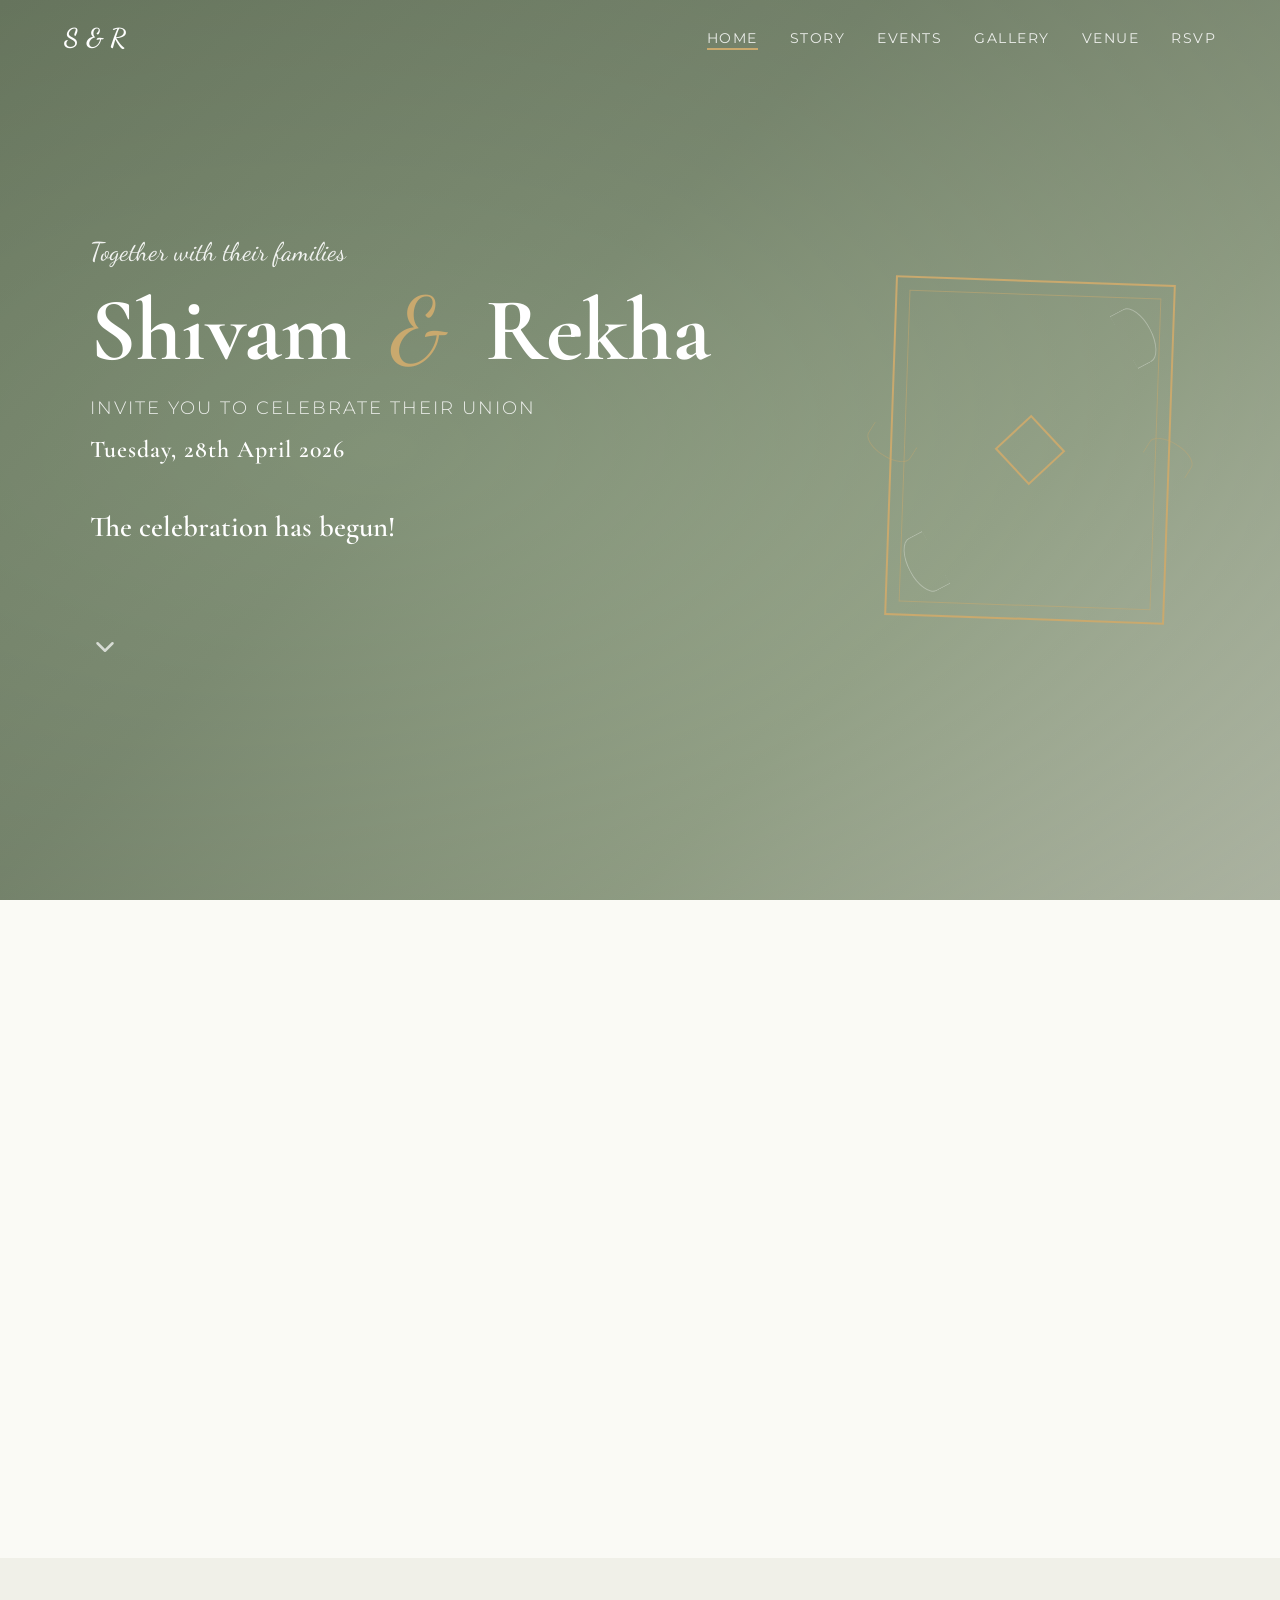
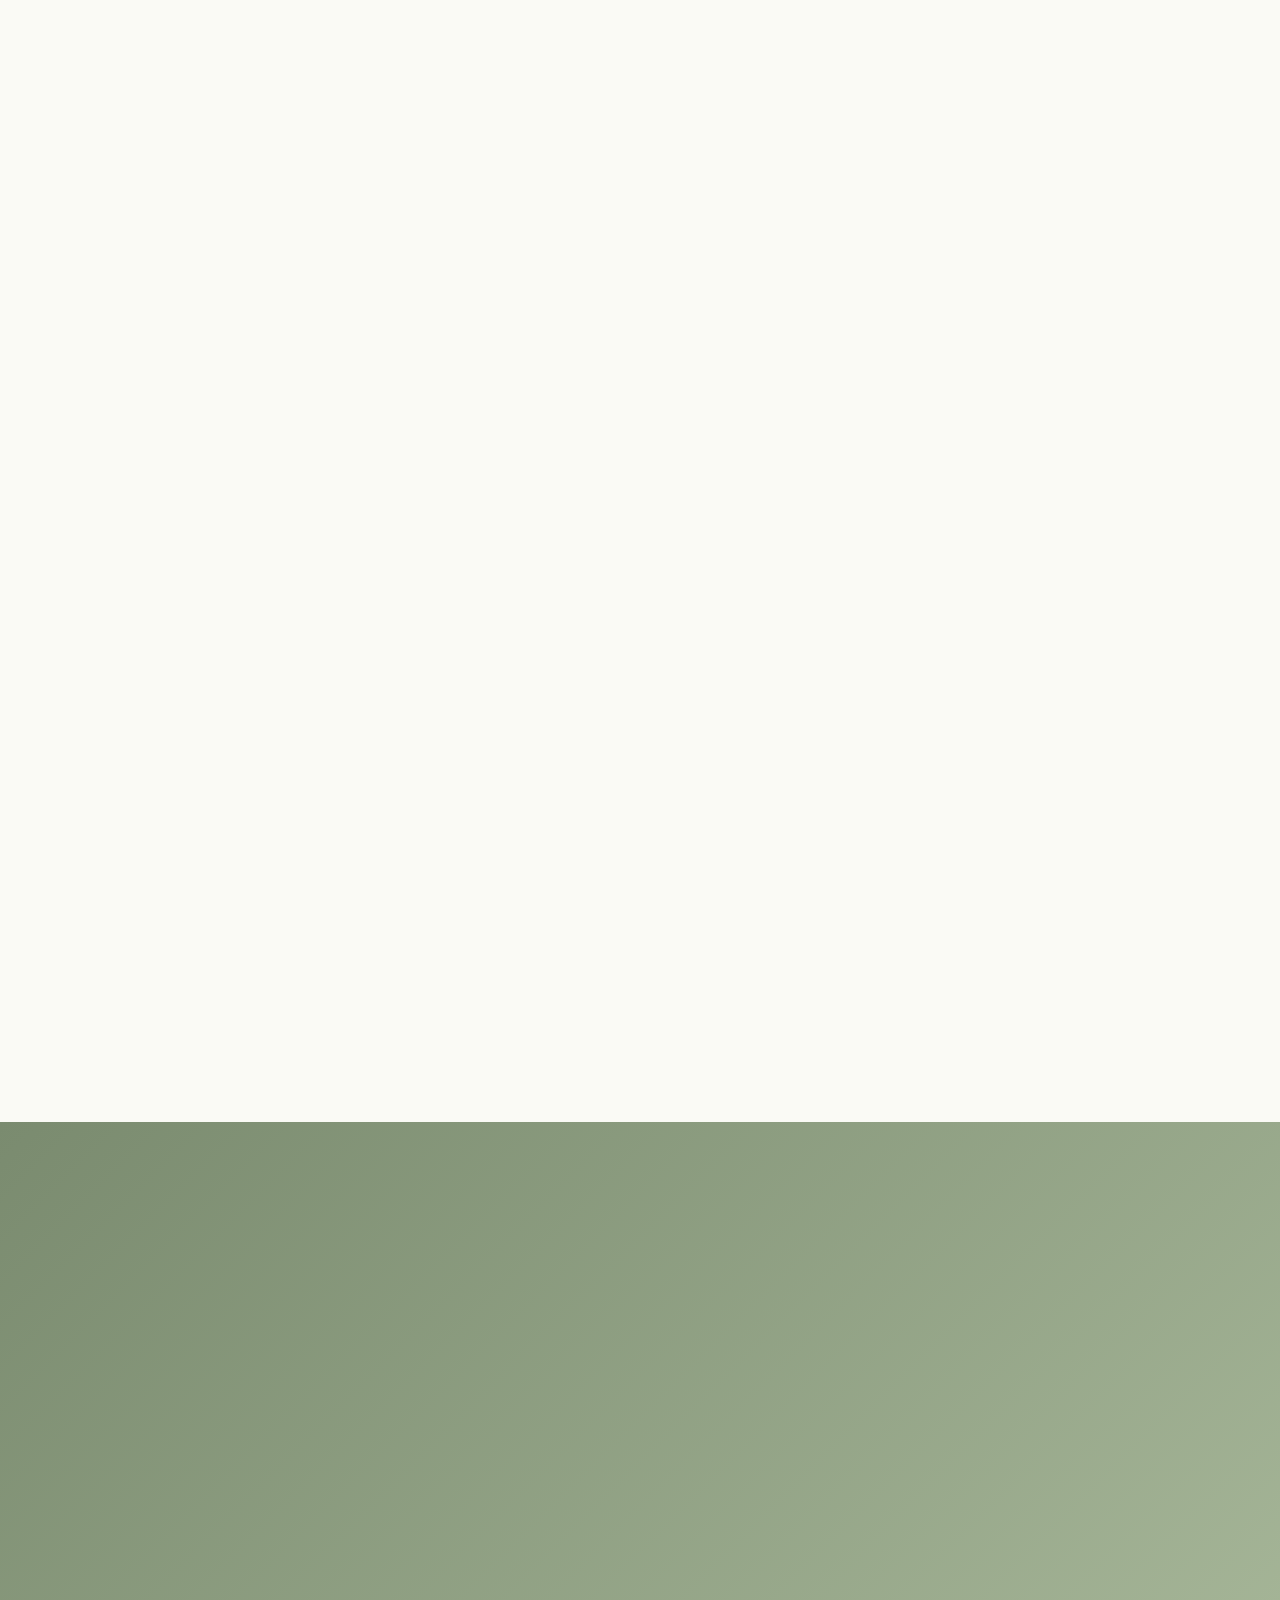
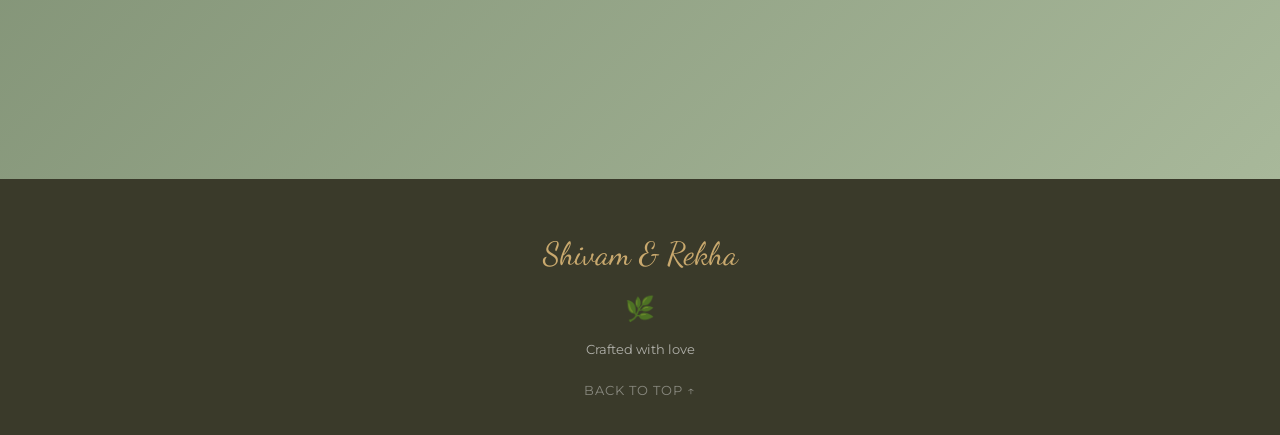
==== index.html @ 4fa0b99f "Shivam & Rekha wedding invitation website" ====
<!DOCTYPE html>
<html lang="en">
<head>
  <meta charset="UTF-8">
  <meta name="viewport" content="width=device-width, initial-scale=1.0">
  <title>Shivam & Rekha - Wedding Celebration</title>
  <link rel="preconnect" href="https://fonts.googleapis.com">
  <link rel="preconnect" href="https://fonts.gstatic.com" crossorigin>
  <link href="https://fonts.googleapis.com/css2?family=Cormorant+Garamond:ital,wght@0,400;0,600;0,700;1,400&family=Dancing+Script:wght@400;700&family=Montserrat:wght@300;400;600&display=swap" rel="stylesheet">
  <link rel="stylesheet" href="style.css">
</head>
<body>

  <!-- Navigation -->
  <nav class="navbar" id="navbar">
    <div class="nav-container">
      <a href="#home" class="nav-logo">S & R</a>
      <button class="hamburger" id="hamburger" aria-label="Toggle navigation">
        <span></span>
        <span></span>
        <span></span>
      </button>
      <ul class="nav-menu" id="navMenu">
        <li><a href="#home" class="nav-link active">Home</a></li>
        <li><a href="#story" class="nav-link">Story</a></li>
        <li><a href="#events" class="nav-link">Events</a></li>
        <li><a href="#gallery" class="nav-link">Gallery</a></li>
        <li><a href="#venue" class="nav-link">Venue</a></li>
        <li><a href="#rsvp" class="nav-link">RSVP</a></li>
      </ul>
    </div>
  </nav>

  <!-- Hero Section -->
  <section class="hero" id="home">
    <div class="hero-content">
      <div class="hero-text">
        <p class="hero-subtitle script-font">Together with their families</p>
        <h1 class="hero-names">Shivam <span class="amp">&</span> Rekha</h1>
        <p class="hero-invite">Invite you to celebrate their union</p>
        <p class="hero-date">Tuesday, 28th April 2026</p>
        <div class="countdown" id="countdown">
          <div class="countdown-box">
            <span class="countdown-value" id="days">000</span>
            <span class="countdown-label">Days</span>
          </div>
          <div class="countdown-box">
            <span class="countdown-value" id="hours">00</span>
            <span class="countdown-label">Hours</span>
          </div>
          <div class="countdown-box">
            <span class="countdown-value" id="minutes">00</span>
            <span class="countdown-label">Minutes</span>
          </div>
          <div class="countdown-box">
            <span class="countdown-value" id="seconds">00</span>
            <span class="countdown-label">Seconds</span>
          </div>
        </div>
        <a href="#story" class="scroll-arrow" aria-label="Scroll down">
          <svg width="30" height="30" viewBox="0 0 24 24" fill="none" stroke="currentColor" stroke-width="2" stroke-linecap="round" stroke-linejoin="round">
            <polyline points="6 9 12 15 18 9"></polyline>
          </svg>
        </a>
      </div>
      <div class="hero-decorative">
        <div class="deco-frame">
          <div class="deco-leaf deco-leaf-1"></div>
          <div class="deco-leaf deco-leaf-2"></div>
          <div class="deco-leaf deco-leaf-3"></div>
          <div class="deco-leaf deco-leaf-4"></div>
          <div class="deco-diamond"></div>
        </div>
      </div>
    </div>
  </section>

  <!-- Love Story -->
  <section class="section story-section" id="story">
    <div class="container">
      <div class="section-header animate-on-scroll">
        <p class="section-pre script-font">How It All Began</p>
        <h2 class="section-title">Our Love Story</h2>
        <div class="ornament"></div>
      </div>
      <div class="timeline animate-on-scroll">
        <div class="timeline-line"></div>
        <div class="timeline-item">
          <div class="timeline-dot"></div>
          <div class="timeline-content">
            <h3>First Glance</h3>
            <p>Their paths crossed at a college cultural fest. A smile exchanged across the room was all it took.</p>
          </div>
        </div>
        <div class="timeline-item">
          <div class="timeline-dot"></div>
          <div class="timeline-content">
            <h3>Growing Closer</h3>
            <p>What started as study sessions turned into long walks, deep conversations, and shared dreams.</p>
          </div>
        </div>
        <div class="timeline-item">
          <div class="timeline-dot"></div>
          <div class="timeline-content">
            <h3>The Question</h3>
            <p>On a misty morning in the hills, with nature as their witness, Shivam asked Rekha to be his forever.</p>
          </div>
        </div>
        <div class="timeline-item">
          <div class="timeline-dot"></div>
          <div class="timeline-content">
            <h3>A New Chapter</h3>
            <p>Two families, one celebration. This is where their forever begins, and you're part of it.</p>
          </div>
        </div>
      </div>
    </div>
  </section>

  <!-- Events -->
  <section class="section events-section" id="events">
    <div class="container">
      <div class="section-header animate-on-scroll">
        <p class="section-pre script-font">Save The Dates</p>
        <h2 class="section-title">Wedding Events</h2>
        <div class="ornament"></div>
      </div>
      <div class="events-grid animate-on-scroll">
        <div class="event-card">
          <div class="event-icon">
            <svg width="36" height="36" viewBox="0 0 24 24" fill="none" stroke="currentColor" stroke-width="1.5"><circle cx="12" cy="12" r="10"/><path d="M12 8v4l2 2"/></svg>
          </div>
          <h3>Tilak Ceremony</h3>
          <p class="event-date">April 19, 2026</p>
          <p class="event-desc">The auspicious ceremony of acceptance and blessings from the bride's family</p>
          <p class="event-venue">Venue TBA</p>
        </div>
        <div class="event-card">
          <div class="event-icon">
            <svg width="36" height="36" viewBox="0 0 24 24" fill="none" stroke="currentColor" stroke-width="1.5"><path d="M12 2C8 6 4 9 4 13a8 8 0 0016 0c0-4-4-7-8-11z"/></svg>
          </div>
          <h3>Mehndi Celebration</h3>
          <p class="event-date">April 26, 2026</p>
          <p class="event-desc">Intricate henna designs, music, and merriment</p>
          <p class="event-venue">Venue TBA</p>
        </div>
        <div class="event-card">
          <div class="event-icon">
            <svg width="36" height="36" viewBox="0 0 24 24" fill="none" stroke="currentColor" stroke-width="1.5"><circle cx="12" cy="12" r="10"/><path d="M8 12s1.5 3 4 3 4-3 4-3"/><circle cx="9" cy="9" r="1" fill="currentColor"/><circle cx="15" cy="9" r="1" fill="currentColor"/></svg>
          </div>
          <h3>Haldi Ceremony</h3>
          <p class="event-date">April 27, 2026</p>
          <p class="event-desc">Smearing joy and blessings with haldi and flowers</p>
          <p class="event-venue">Venue TBA</p>
        </div>
        <div class="event-card">
          <div class="event-icon">
            <svg width="36" height="36" viewBox="0 0 24 24" fill="none" stroke="currentColor" stroke-width="1.5"><path d="M9 18V5l12-2v13"/><circle cx="6" cy="18" r="3"/><circle cx="18" cy="16" r="3"/></svg>
          </div>
          <h3>Sangeet Night</h3>
          <p class="event-date">April 27, 2026</p>
          <p class="event-desc">A spectacular evening of dance, music, and laughter</p>
          <p class="event-venue">Venue TBA</p>
        </div>
        <div class="event-card">
          <div class="event-icon">
            <svg width="36" height="36" viewBox="0 0 24 24" fill="none" stroke="currentColor" stroke-width="1.5"><path d="M20.84 4.61a5.5 5.5 0 00-7.78 0L12 5.67l-1.06-1.06a5.5 5.5 0 00-7.78 7.78L12 21.23l8.84-8.84a5.5 5.5 0 000-7.78z"/></svg>
          </div>
          <h3>Wedding Ceremony</h3>
          <p class="event-date">April 28, 2026</p>
          <p class="event-desc">The auspicious moment when two hearts unite forever</p>
          <p class="event-venue">Venue TBA</p>
        </div>
      </div>
    </div>
  </section>

  <!-- Gallery -->
  <section class="section gallery-section" id="gallery">
    <div class="container">
      <div class="section-header animate-on-scroll">
        <p class="section-pre script-font">Captured Moments</p>
        <h2 class="section-title">Our Gallery</h2>
        <div class="ornament"></div>
      </div>
      <div class="gallery-grid animate-on-scroll">
        <div class="gallery-item gallery-feature" data-index="0">
          <div class="gallery-placeholder" style="background: linear-gradient(135deg, #7A8B6F 0%, #A8B89A 50%, #D5DEC8 100%);">
            <span>Photo Coming Soon</span>
          </div>
        </div>
        <div class="gallery-item" data-index="1">
          <div class="gallery-placeholder" style="background: linear-gradient(135deg, #A8B89A 0%, #C9A96E 100%);">
            <span>Photo Coming Soon</span>
          </div>
        </div>
        <div class="gallery-item" data-index="2">
          <div class="gallery-placeholder" style="background: linear-gradient(135deg, #D5DEC8 0%, #7A8B6F 100%);">
            <span>Photo Coming Soon</span>
          </div>
        </div>
        <div class="gallery-item" data-index="3">
          <div class="gallery-placeholder" style="background: linear-gradient(160deg, #C9A96E 0%, #A8B89A 100%);">
            <span>Photo Coming Soon</span>
          </div>
        </div>
        <div class="gallery-item" data-index="4">
          <div class="gallery-placeholder" style="background: linear-gradient(160deg, #7A8B6F 0%, #D5DEC8 50%, #C9A96E 100%);">
            <span>Photo Coming Soon</span>
          </div>
        </div>
        <div class="gallery-item" data-index="5">
          <div class="gallery-placeholder" style="background: linear-gradient(135deg, #A8B89A 0%, #D5DEC8 50%, #7A8B6F 100%);">
            <span>Photo Coming Soon</span>
          </div>
        </div>
      </div>
    </div>
  </section>

  <!-- Lightbox -->
  <div class="lightbox" id="lightbox">
    <button class="lightbox-close" aria-label="Close">&times;</button>
    <button class="lightbox-prev" aria-label="Previous">&lsaquo;</button>
    <button class="lightbox-next" aria-label="Next">&rsaquo;</button>
    <div class="lightbox-content" id="lightboxContent"></div>
  </div>

  <!-- Venue -->
  <section class="section venue-section" id="venue">
    <div class="container">
      <div class="section-header animate-on-scroll">
        <p class="section-pre script-font">Find Your Way</p>
        <h2 class="section-title">Wedding Venue</h2>
        <div class="ornament"></div>
      </div>
      <div class="venue-content animate-on-scroll">
        <div class="venue-map">
          <iframe
            src="https://www.google.com/maps/embed?pb=!1m18!1m12!1m3!1d3556.5!2d75.8513!3d26.9530!2m3!1f0!2f0!3f0!3m2!1i1024!2i768!4f13.1!3m3!1m2!1s0x396db1!2sAmer%20Road%2C%20Jaipur!5e0!3m2!1sen!2sin!4v1700000000000!5m2!1sen!2sin"
            width="100%"
            height="400"
            style="border:0;"
            allowfullscreen=""
            loading="lazy"
            referrerpolicy="no-referrer-when-downgrade"
            title="Wedding Venue Location">
          </iframe>
        </div>
        <div class="venue-details">
          <h3>The Heritage Retreat</h3>
          <p class="venue-address">Amer Road, Jaipur - 302002</p>
          <p class="venue-directions">Located near the historic Amer Fort, the venue is easily accessible from Jaipur city center. Approximately 30 minutes from Jaipur Railway Station and 40 minutes from Jaipur International Airport.</p>
          <a href="https://maps.google.com/?q=Amer+Road+Jaipur" target="_blank" rel="noopener" class="btn-directions">Get Directions</a>
        </div>
      </div>
    </div>
  </section>

  <!-- RSVP -->
  <section class="section rsvp-section" id="rsvp">
    <div class="container">
      <div class="rsvp-content animate-on-scroll">
        <p class="section-pre script-font">We'd Love To See You</p>
        <h2 class="section-title">Your Presence is Our Greatest Gift</h2>
        <div class="ornament"></div>
        <p class="rsvp-text">Kindly let us know if you can join us in celebrating this beautiful occasion. Your blessings and presence mean the world to us.</p>
        <a href="https://wa.me/919888888888?text=Hi!%20I'd%20love%20to%20attend%20Shivam%20%26%20Rekha's%20wedding!%20%F0%9F%8C%BF%0AName%3A%20%0ANumber%20of%20guests%3A%20%0AAttending%20events%3A%20" target="_blank" rel="noopener" class="btn-whatsapp">
          <svg width="22" height="22" viewBox="0 0 24 24" fill="currentColor">
            <path d="M17.472 14.382c-.297-.149-1.758-.867-2.03-.967-.273-.099-.471-.148-.67.15-.197.297-.767.966-.94 1.164-.173.199-.347.223-.644.075-.297-.15-1.255-.463-2.39-1.475-.883-.788-1.48-1.761-1.653-2.059-.173-.297-.018-.458.13-.606.134-.133.298-.347.446-.52.149-.174.198-.298.298-.497.099-.198.05-.371-.025-.52-.075-.149-.669-1.612-.916-2.207-.242-.579-.487-.5-.669-.51-.173-.008-.371-.01-.57-.01-.198 0-.52.074-.792.372-.272.297-1.04 1.016-1.04 2.479 0 1.462 1.065 2.875 1.213 3.074.149.198 2.096 3.2 5.077 4.487.709.306 1.262.489 1.694.625.712.227 1.36.195 1.871.118.571-.085 1.758-.719 2.006-1.413.248-.694.248-1.289.173-1.413-.074-.124-.272-.198-.57-.347m-5.421 7.403h-.004a9.87 9.87 0 01-5.031-1.378l-.361-.214-3.741.982.998-3.648-.235-.374a9.86 9.86 0 01-1.51-5.26c.001-5.45 4.436-9.884 9.888-9.884 2.64 0 5.122 1.03 6.988 2.898a9.825 9.825 0 012.893 6.994c-.003 5.45-4.437 9.884-9.885 9.884m8.413-18.297A11.815 11.815 0 0012.05 0C5.495 0 .16 5.335.157 11.892c0 2.096.547 4.142 1.588 5.945L.057 24l6.305-1.654a11.882 11.882 0 005.683 1.448h.005c6.554 0 11.89-5.335 11.893-11.893a11.821 11.821 0 00-3.48-8.413z"/>
          </svg>
          RSVP on WhatsApp
        </a>
        <p class="rsvp-alt">Or call us at <a href="tel:+919888888888">+91 98888 88888</a></p>
      </div>
    </div>
  </section>

  <!-- Footer -->
  <footer class="footer">
    <div class="container">
      <p class="footer-names script-font">Shivam & Rekha</p>
      <p class="footer-leaf">&#127807;</p>
      <p class="footer-credit">Crafted with love</p>
      <a href="#home" class="back-to-top">Back to Top &uarr;</a>
    </div>
  </footer>

  <script src="script.js" defer></script>
</body>
</html>
---- style.css ----
/* ============================================
   Site 2 - Amit & Sneha Wedding
   Modern Elegant: Sage Green / Gold / Ivory
   ============================================ */

/* Reset */
*, *::before, *::after {
  box-sizing: border-box;
  margin: 0;
  padding: 0;
}

:root {
  --color-primary: #7A8B6F;
  --color-primary-light: #D5DEC8;
  --color-secondary: #C9A96E;
  --color-bg: #FAFAF5;
  --color-bg-alt: #F0F0E8;
  --color-text: #3A3A2A;
  --color-text-light: #6B6B55;
  --color-accent: #A8B89A;
  --color-overlay: rgba(122, 139, 111, 0.6);
  --font-heading: 'Cormorant Garamond', serif;
  --font-body: 'Montserrat', sans-serif;
  --font-script: 'Dancing Script', cursive;
}

html {
  scroll-behavior: smooth;
}

body {
  font-family: var(--font-body);
  font-weight: 400;
  color: var(--color-text);
  background-color: var(--color-bg);
  line-height: 1.7;
  overflow-x: hidden;
}

a {
  text-decoration: none;
  color: inherit;
}

img {
  max-width: 100%;
  display: block;
}

.container {
  width: 90%;
  max-width: 1200px;
  margin: 0 auto;
}

.script-font {
  font-family: var(--font-script);
}

/* ── Navigation ─────────────────────────────── */
.navbar {
  position: fixed;
  top: 0;
  left: 0;
  width: 100%;
  z-index: 1000;
  transition: background-color 0.3s ease, box-shadow 0.3s ease;
}

.navbar.scrolled {
  background-color: var(--color-bg);
  box-shadow: 0 2px 20px rgba(58, 58, 42, 0.08);
}

.nav-container {
  display: flex;
  justify-content: space-between;
  align-items: center;
  padding: 1rem 5%;
  max-width: 1400px;
  margin: 0 auto;
}

.nav-logo {
  font-family: var(--font-script);
  font-size: 1.6rem;
  font-weight: 700;
  color: #fff;
  transition: color 0.3s ease;
}

.navbar.scrolled .nav-logo {
  color: var(--color-primary);
}

.nav-menu {
  display: flex;
  list-style: none;
  gap: 2rem;
}

.nav-link {
  font-family: var(--font-body);
  font-size: 0.85rem;
  font-weight: 400;
  letter-spacing: 1.5px;
  text-transform: uppercase;
  color: rgba(255, 255, 255, 0.85);
  position: relative;
  padding: 0.25rem 0;
  transition: color 0.3s ease;
}

.nav-link::after {
  content: '';
  position: absolute;
  bottom: 0;
  left: 0;
  width: 0;
  height: 2px;
  background: var(--color-secondary);
  transition: width 0.3s ease;
}

.nav-link:hover::after,
.nav-link.active::after {
  width: 100%;
}

.navbar.scrolled .nav-link {
  color: var(--color-text-light);
}

.navbar.scrolled .nav-link:hover,
.navbar.scrolled .nav-link.active {
  color: var(--color-primary);
}

/* Hamburger */
.hamburger {
  display: none;
  flex-direction: column;
  justify-content: center;
  gap: 5px;
  background: none;
  border: none;
  cursor: pointer;
  padding: 4px;
  z-index: 1001;
}

.hamburger span {
  display: block;
  width: 26px;
  height: 2px;
  background: #fff;
  transition: all 0.3s ease;
}

.navbar.scrolled .hamburger span {
  background: var(--color-text);
}

.hamburger.active span:nth-child(1) {
  transform: translateY(7px) rotate(45deg);
}

.hamburger.active span:nth-child(2) {
  opacity: 0;
}

.hamburger.active span:nth-child(3) {
  transform: translateY(-7px) rotate(-45deg);
}

@media (max-width: 768px) {
  .hamburger {
    display: flex;
  }

  .nav-menu {
    position: fixed;
    top: 0;
    right: -100%;
    width: 70%;
    max-width: 300px;
    height: 100vh;
    flex-direction: column;
    background: var(--color-bg);
    padding: 5rem 2rem 2rem;
    gap: 1.5rem;
    box-shadow: -4px 0 20px rgba(0, 0, 0, 0.1);
    transition: right 0.3s ease;
  }

  .nav-menu.open {
    right: 0;
  }

  .nav-link {
    color: var(--color-text);
    font-size: 1rem;
  }
}

/* ── Hero Section ───────────────────────────── */
.hero {
  min-height: 100vh;
  display: flex;
  align-items: center;
  background: linear-gradient(135deg, var(--color-primary) 0%, #8A9B7F 40%, var(--color-accent) 70%, var(--color-primary-light) 100%);
  position: relative;
  overflow: hidden;
}

.hero::before {
  content: '';
  position: absolute;
  inset: 0;
  background: radial-gradient(ellipse at 30% 50%, rgba(0,0,0,0.05) 0%, rgba(0,0,0,0.2) 100%);
}

.hero-content {
  display: flex;
  align-items: center;
  justify-content: space-between;
  width: 90%;
  max-width: 1200px;
  margin: 0 auto;
  position: relative;
  z-index: 1;
  gap: 2rem;
}

.hero-text {
  flex: 1;
  text-align: left;
  color: #fff;
}

.hero-subtitle {
  font-family: var(--font-script);
  font-size: clamp(1.1rem, 2.5vw, 1.6rem);
  opacity: 0.9;
  margin-bottom: 0.5rem;
}

.hero-names {
  font-family: var(--font-heading);
  font-size: clamp(3rem, 7vw, 6rem);
  font-weight: 700;
  line-height: 1.1;
  margin-bottom: 0.75rem;
}

.hero-names .amp {
  font-family: var(--font-script);
  font-weight: 400;
  color: var(--color-secondary);
  display: inline-block;
  margin: 0 0.2em;
}

.hero-invite {
  font-family: var(--font-body);
  font-size: clamp(0.9rem, 1.5vw, 1.15rem);
  font-weight: 300;
  letter-spacing: 2px;
  text-transform: uppercase;
  opacity: 0.85;
  margin-bottom: 0.4rem;
}

.hero-date {
  font-family: var(--font-heading);
  font-size: clamp(1.1rem, 2vw, 1.5rem);
  font-weight: 600;
  letter-spacing: 1px;
  margin-bottom: 2rem;
}

/* Countdown */
.countdown {
  display: flex;
  gap: 1rem;
  margin-bottom: 2.5rem;
}

.countdown-box {
  display: flex;
  flex-direction: column;
  align-items: center;
  justify-content: center;
  width: 72px;
  height: 80px;
  border: 2px solid var(--color-secondary);
  background: rgba(255, 255, 255, 0.08);
  backdrop-filter: blur(4px);
}

.countdown-value {
  font-family: var(--font-heading);
  font-size: 1.8rem;
  font-weight: 700;
  line-height: 1;
}

.countdown-label {
  font-size: 0.65rem;
  text-transform: uppercase;
  letter-spacing: 1px;
  opacity: 0.8;
  margin-top: 4px;
}

.countdown-done {
  font-family: var(--font-heading);
  font-size: clamp(1.2rem, 2.5vw, 1.8rem);
  font-weight: 600;
  color: #fff;
  margin-bottom: 2.5rem;
}

/* Scroll arrow */
.scroll-arrow {
  display: inline-block;
  color: rgba(255, 255, 255, 0.7);
  animation: bounce 2s infinite;
  transition: color 0.3s ease;
}

.scroll-arrow:hover {
  color: #fff;
}

/* Decorative panel */
.hero-decorative {
  flex: 0 0 320px;
  display: flex;
  align-items: center;
  justify-content: center;
}

.deco-frame {
  position: relative;
  width: 280px;
  height: 340px;
  border: 2px solid var(--color-secondary);
  transform: rotate(2deg);
}

.deco-frame::before {
  content: '';
  position: absolute;
  inset: 12px;
  border: 1px solid rgba(201, 169, 110, 0.5);
}

.deco-diamond {
  position: absolute;
  top: 50%;
  left: 50%;
  width: 50px;
  height: 50px;
  border: 2px solid var(--color-secondary);
  transform: translate(-50%, -50%) rotate(45deg);
}

.deco-leaf {
  position: absolute;
  width: 40px;
  height: 80px;
  border-radius: 0 50% 50% 0;
  border: 1.5px solid rgba(255, 255, 255, 0.3);
  border-left: none;
}

.deco-leaf-1 {
  top: 20px;
  right: 20px;
  transform: rotate(-30deg);
  width: 30px;
  height: 60px;
}

.deco-leaf-2 {
  bottom: 20px;
  left: 20px;
  transform: rotate(150deg);
  width: 30px;
  height: 60px;
}

.deco-leaf-3 {
  top: 50%;
  right: -15px;
  transform: translateY(-50%) rotate(-60deg);
  width: 25px;
  height: 50px;
  border-color: rgba(201, 169, 110, 0.4);
}

.deco-leaf-4 {
  top: 50%;
  left: -15px;
  transform: translateY(-50%) rotate(120deg);
  width: 25px;
  height: 50px;
  border-color: rgba(201, 169, 110, 0.4);
}

@media (max-width: 768px) {
  .hero-decorative {
    display: none;
  }

  .hero-text {
    text-align: center;
  }

  .countdown {
    justify-content: center;
  }

  .scroll-arrow {
    display: block;
    text-align: center;
  }
}

/* ── Sections Common ────────────────────────── */
.section {
  padding: 5rem 0;
  position: relative;
}

.section:nth-child(odd) {
  background-color: var(--color-bg);
}

.section:nth-child(even) {
  background-color: var(--color-bg-alt);
}

.section-header {
  text-align: center;
  margin-bottom: 3.5rem;
}

.section-pre {
  font-family: var(--font-script);
  font-size: clamp(1.1rem, 2vw, 1.4rem);
  color: var(--color-secondary);
  margin-bottom: 0.3rem;
}

.section-title {
  font-family: var(--font-heading);
  font-size: clamp(2rem, 4vw, 3rem);
  font-weight: 700;
  color: var(--color-text);
  margin-bottom: 1rem;
}

/* Gold ornamental flourish divider */
.ornament {
  display: flex;
  align-items: center;
  justify-content: center;
  gap: 0.75rem;
  margin: 0 auto;
  width: fit-content;
}

.ornament::before,
.ornament::after {
  content: '';
  display: block;
  width: 60px;
  height: 1px;
  background: var(--color-secondary);
}

.ornament::before {
  background: linear-gradient(to right, transparent, var(--color-secondary));
}

.ornament::after {
  background: linear-gradient(to left, transparent, var(--color-secondary));
}

/* ── Animations ─────────────────────────────── */
@keyframes slideInLeft {
  from {
    opacity: 0;
    transform: translateX(-50px);
  }
  to {
    opacity: 1;
    transform: translateX(0);
  }
}

@keyframes slideInRight {
  from {
    opacity: 0;
    transform: translateX(50px);
  }
  to {
    opacity: 1;
    transform: translateX(0);
  }
}

@keyframes bounce {
  0%, 20%, 50%, 80%, 100% {
    transform: translateY(0);
  }
  40% {
    transform: translateY(-10px);
  }
  60% {
    transform: translateY(-5px);
  }
}

.animate-on-scroll {
  opacity: 0;
  transform: translateX(-40px);
  transition: opacity 0.7s ease, transform 0.7s ease;
}

.animate-on-scroll.animated {
  opacity: 1;
  transform: translateX(0);
}

.animate-on-scroll.slide-right {
  transform: translateX(40px);
}

.animate-on-scroll.slide-right.animated {
  transform: translateX(0);
}

/* ── Love Story / Timeline ──────────────────── */
.timeline {
  position: relative;
  display: flex;
  justify-content: space-between;
  align-items: flex-start;
  gap: 1rem;
  padding-top: 3rem;
}

.timeline-line {
  position: absolute;
  top: 0;
  left: 5%;
  right: 5%;
  height: 2px;
  background: linear-gradient(to right, var(--color-primary-light), var(--color-secondary), var(--color-primary-light));
}

.timeline-item {
  flex: 1;
  text-align: center;
  position: relative;
}

.timeline-dot {
  width: 16px;
  height: 16px;
  background: var(--color-secondary);
  border: 3px solid var(--color-bg);
  border-radius: 50%;
  position: absolute;
  top: -3rem;
  left: 50%;
  transform: translate(-50%, -50%);
  top: -10px;
  box-shadow: 0 0 0 3px var(--color-primary-light);
}

.timeline-content {
  padding: 1.5rem 1rem;
}

.timeline-content h3 {
  font-family: var(--font-heading);
  font-size: clamp(1.2rem, 2vw, 1.5rem);
  font-weight: 600;
  color: var(--color-primary);
  margin-bottom: 0.5rem;
}

.timeline-content p {
  font-size: 0.9rem;
  color: var(--color-text-light);
  line-height: 1.6;
}

@media (max-width: 768px) {
  .timeline {
    flex-direction: column;
    padding-top: 0;
    padding-left: 2rem;
    gap: 0;
  }

  .timeline-line {
    top: 0;
    bottom: 0;
    left: 8px;
    right: auto;
    width: 2px;
    height: 100%;
  }

  .timeline-item {
    text-align: left;
    padding-left: 1.5rem;
    padding-bottom: 2rem;
  }

  .timeline-dot {
    left: -2rem;
    top: 0.5rem;
    transform: translateX(-50%);
    left: -24px;
  }

  .timeline-content {
    padding: 0;
  }
}

/* ── Events ─────────────────────────────────── */
.events-grid {
  display: grid;
  grid-template-columns: repeat(2, 1fr);
  gap: 2rem;
}

.event-card {
  background: #fff;
  border-radius: 0;
  border-top: 3px solid var(--color-secondary);
  padding: 2rem 1.5rem;
  text-align: center;
  box-shadow: 0 2px 16px rgba(58, 58, 42, 0.06);
  transition: transform 0.3s ease, box-shadow 0.3s ease;
}

.event-card:hover {
  transform: translateY(-4px);
  box-shadow: 0 8px 30px rgba(58, 58, 42, 0.12);
}

.event-icon {
  color: var(--color-secondary);
  margin-bottom: 1rem;
}

.event-card h3 {
  font-family: var(--font-heading);
  font-size: 1.4rem;
  font-weight: 700;
  color: var(--color-text);
  margin-bottom: 0.4rem;
}

.event-date {
  font-size: 0.85rem;
  font-weight: 600;
  color: var(--color-secondary);
  margin-bottom: 0.6rem;
}

.event-desc {
  font-size: 0.9rem;
  color: var(--color-text-light);
  margin-bottom: 0.8rem;
  line-height: 1.5;
}

.event-venue {
  font-size: 0.8rem;
  font-weight: 600;
  text-transform: uppercase;
  letter-spacing: 1px;
  color: var(--color-primary);
}

/* last card centered if odd number */
.events-grid .event-card:last-child:nth-child(odd) {
  grid-column: 1 / -1;
  max-width: 50%;
  justify-self: center;
}

@media (max-width: 768px) {
  .events-grid {
    grid-template-columns: 1fr;
  }

  .events-grid .event-card:last-child:nth-child(odd) {
    max-width: 100%;
  }
}

/* ── Gallery ────────────────────────────────── */
.gallery-grid {
  display: grid;
  grid-template-columns: repeat(2, 1fr);
  gap: 1.2rem;
}

.gallery-item {
  position: relative;
  overflow: hidden;
  cursor: pointer;
  aspect-ratio: 4 / 3;
}

.gallery-feature {
  grid-column: 1 / -1;
  aspect-ratio: 21 / 9;
}

.gallery-placeholder {
  width: 100%;
  height: 100%;
  display: flex;
  align-items: center;
  justify-content: center;
  position: relative;
  transition: transform 0.4s ease;
}

.gallery-item:hover .gallery-placeholder {
  transform: scale(1.05);
}

.gallery-placeholder span {
  position: relative;
  z-index: 1;
  font-family: var(--font-heading);
  font-size: 1.1rem;
  font-weight: 600;
  color: #fff;
  text-shadow: 0 1px 6px rgba(0, 0, 0, 0.3);
  padding: 0.5rem 1.2rem;
  border: 1px solid rgba(255, 255, 255, 0.4);
}

/* ── Lightbox ───────────────────────────────── */
.lightbox {
  position: fixed;
  inset: 0;
  z-index: 2000;
  background: rgba(0, 0, 0, 0.9);
  display: none;
  align-items: center;
  justify-content: center;
}

.lightbox.open {
  display: flex;
}

.lightbox-content {
  max-width: 85vw;
  max-height: 85vh;
  display: flex;
  align-items: center;
  justify-content: center;
}

.lightbox-content .gallery-placeholder {
  width: 70vw;
  height: 60vh;
  border-radius: 0;
}

.lightbox-close,
.lightbox-prev,
.lightbox-next {
  position: absolute;
  background: none;
  border: none;
  color: #fff;
  cursor: pointer;
  font-size: 2.5rem;
  transition: opacity 0.3s ease;
  z-index: 2001;
}

.lightbox-close:hover,
.lightbox-prev:hover,
.lightbox-next:hover {
  opacity: 0.7;
}

.lightbox-close {
  top: 1.5rem;
  right: 1.5rem;
  font-size: 2.8rem;
}

.lightbox-prev {
  left: 1.5rem;
  top: 50%;
  transform: translateY(-50%);
  font-size: 3rem;
}

.lightbox-next {
  right: 1.5rem;
  top: 50%;
  transform: translateY(-50%);
  font-size: 3rem;
}

/* ── Venue ──────────────────────────────────── */
.venue-content {
  display: grid;
  grid-template-columns: 1.2fr 1fr;
  gap: 2.5rem;
  align-items: start;
}

.venue-map {
  border: 3px solid var(--color-primary-light);
  overflow: hidden;
}

.venue-map iframe {
  display: block;
}

.venue-details h3 {
  font-family: var(--font-heading);
  font-size: 1.8rem;
  font-weight: 700;
  color: var(--color-text);
  margin-bottom: 0.5rem;
}

.venue-address {
  font-size: 1rem;
  color: var(--color-secondary);
  font-weight: 600;
  margin-bottom: 1rem;
}

.venue-directions {
  font-size: 0.92rem;
  color: var(--color-text-light);
  line-height: 1.7;
  margin-bottom: 1.5rem;
}

.btn-directions {
  display: inline-block;
  padding: 0.7rem 1.8rem;
  font-family: var(--font-body);
  font-size: 0.85rem;
  font-weight: 600;
  letter-spacing: 1px;
  text-transform: uppercase;
  color: var(--color-primary);
  border: 2px solid var(--color-primary);
  transition: all 0.3s ease;
}

.btn-directions:hover {
  background: var(--color-primary);
  color: #fff;
}

@media (max-width: 768px) {
  .venue-content {
    grid-template-columns: 1fr;
  }
}

/* ── RSVP ───────────────────────────────────── */
.rsvp-section {
  background: linear-gradient(135deg, var(--color-primary) 0%, var(--color-accent) 100%);
  color: #fff;
}

.rsvp-section .section-title {
  color: #fff;
}

.rsvp-section .ornament::before {
  background: linear-gradient(to right, transparent, var(--color-secondary));
}

.rsvp-section .ornament::after {
  background: linear-gradient(to left, transparent, var(--color-secondary));
}

.rsvp-content {
  text-align: center;
  max-width: 600px;
  margin: 0 auto;
}

.rsvp-text {
  font-size: 1rem;
  line-height: 1.7;
  opacity: 0.9;
  margin-top: 1.5rem;
  margin-bottom: 2rem;
}

.btn-whatsapp {
  display: inline-flex;
  align-items: center;
  gap: 0.6rem;
  padding: 0.9rem 2rem;
  background: #25D366;
  color: #fff;
  font-family: var(--font-body);
  font-size: 1rem;
  font-weight: 600;
  border-radius: 8px;
  transition: background 0.3s ease, transform 0.3s ease;
}

.btn-whatsapp:hover {
  background: #1fba59;
  transform: translateY(-2px);
}

.rsvp-alt {
  margin-top: 1.2rem;
  font-size: 0.9rem;
  opacity: 0.85;
}

.rsvp-alt a {
  color: var(--color-secondary);
  font-weight: 600;
  text-decoration: underline;
  text-underline-offset: 3px;
}

/* ── Footer ─────────────────────────────────── */
.footer {
  background: var(--color-text);
  color: rgba(255, 255, 255, 0.6);
  text-align: center;
  padding: 3rem 0 2rem;
}

.footer-names {
  font-family: var(--font-script);
  font-size: 2rem;
  color: var(--color-secondary);
  margin-bottom: 0.5rem;
}

.footer-leaf {
  font-size: 1.5rem;
  margin-bottom: 0.5rem;
}

.footer-credit {
  font-size: 0.82rem;
  margin-bottom: 1rem;
}

.back-to-top {
  display: inline-block;
  font-size: 0.8rem;
  letter-spacing: 1px;
  text-transform: uppercase;
  color: rgba(255, 255, 255, 0.4);
  transition: color 0.3s ease;
}

.back-to-top:hover {
  color: var(--color-secondary);
}

/* ── Responsive ─────────────────────────────── */
@media (min-width: 480px) {
  .countdown-box {
    width: 78px;
    height: 86px;
  }
}

@media (min-width: 768px) {
  .section {
    padding: 6rem 0;
  }

  .countdown-box {
    width: 85px;
    height: 92px;
  }

  .countdown-value {
    font-size: 2.2rem;
  }
}

@media (min-width: 1024px) {
  .section {
    padding: 7rem 0;
  }
}

@media (min-width: 1200px) {
  .hero-content {
    max-width: 1100px;
  }
}
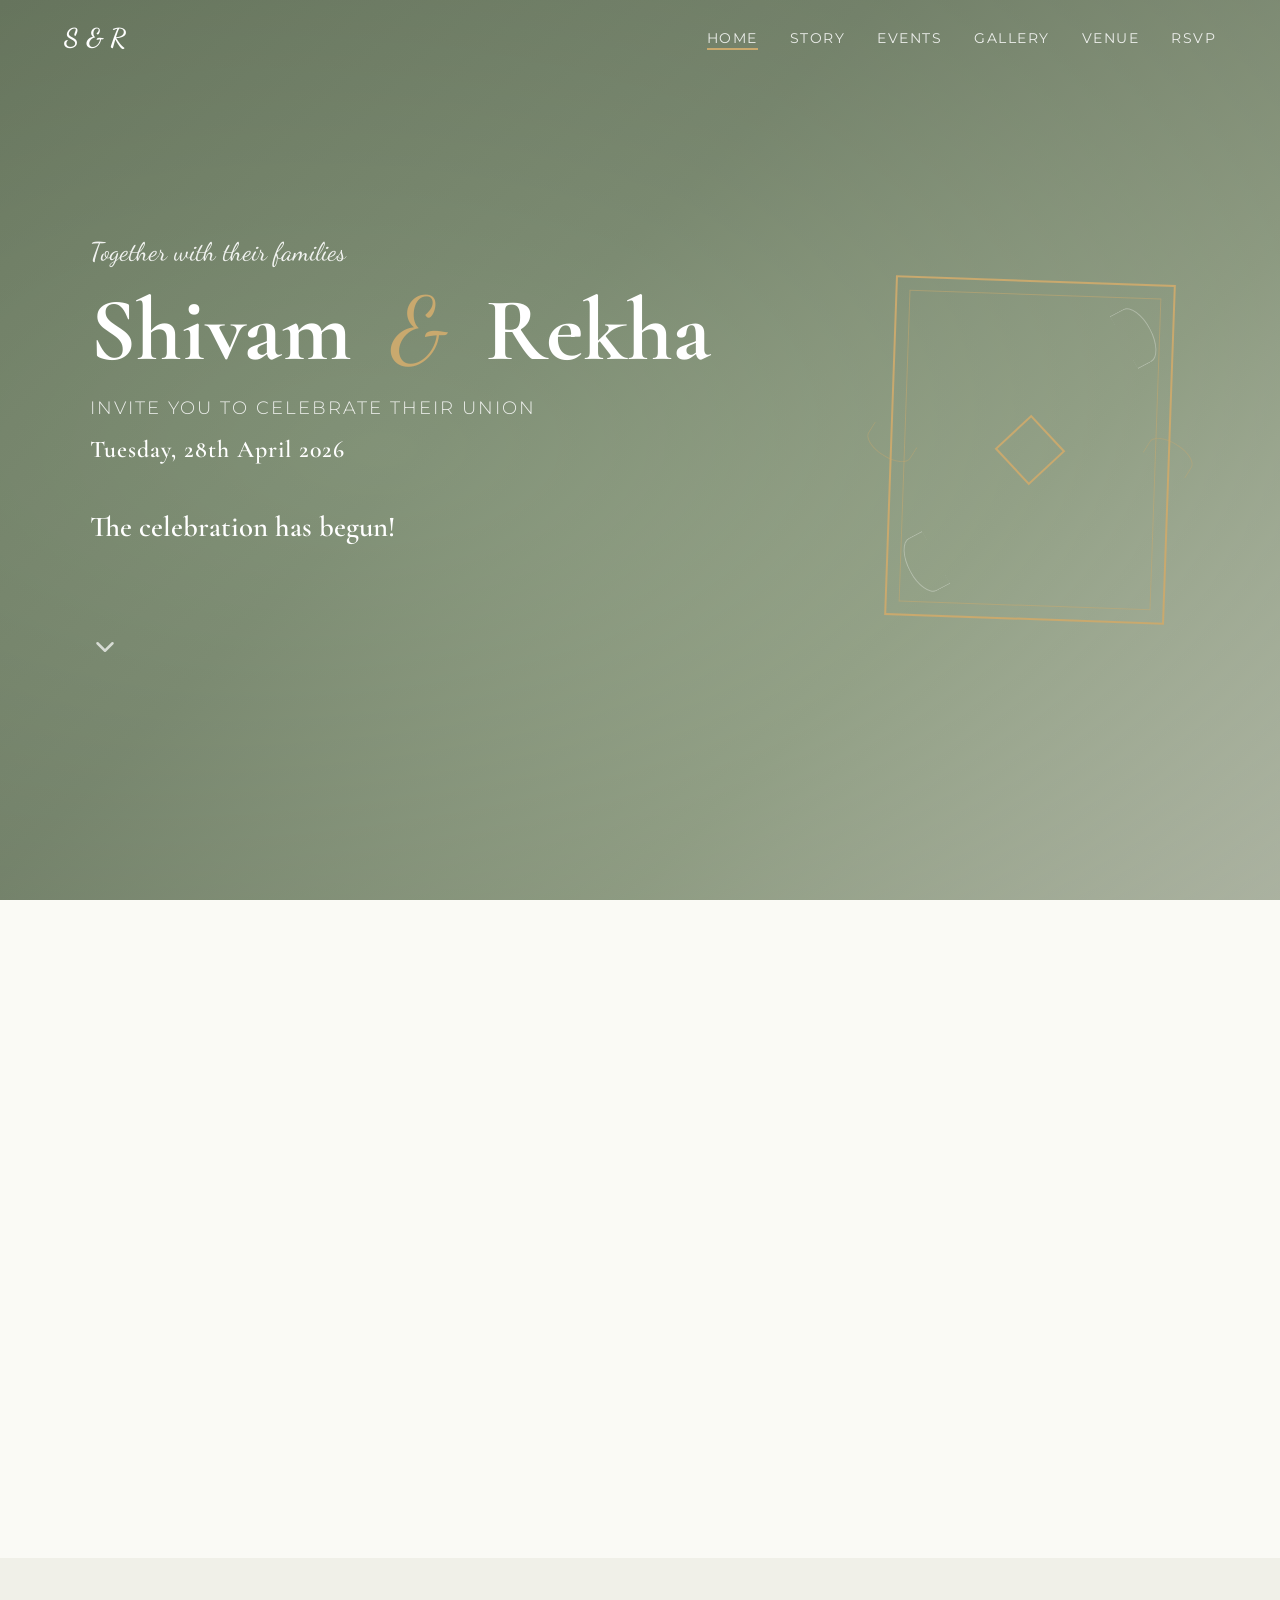
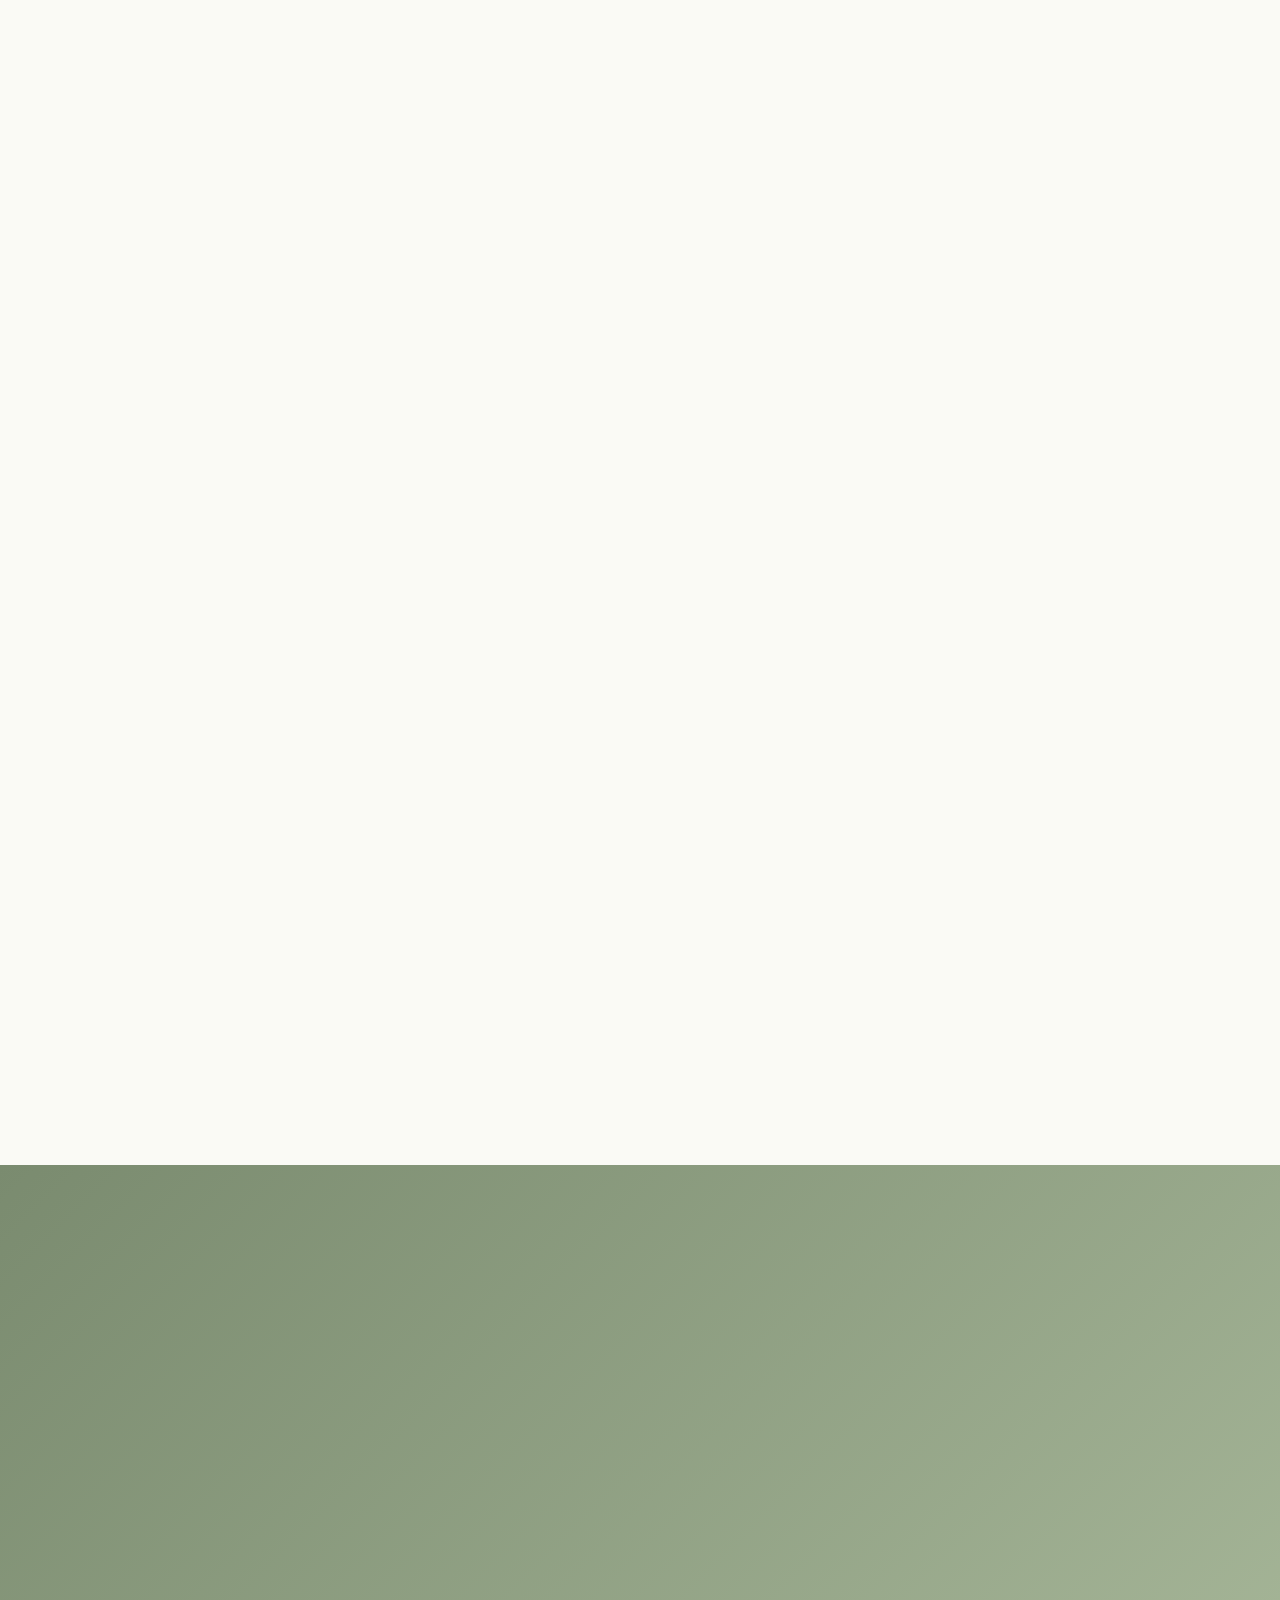
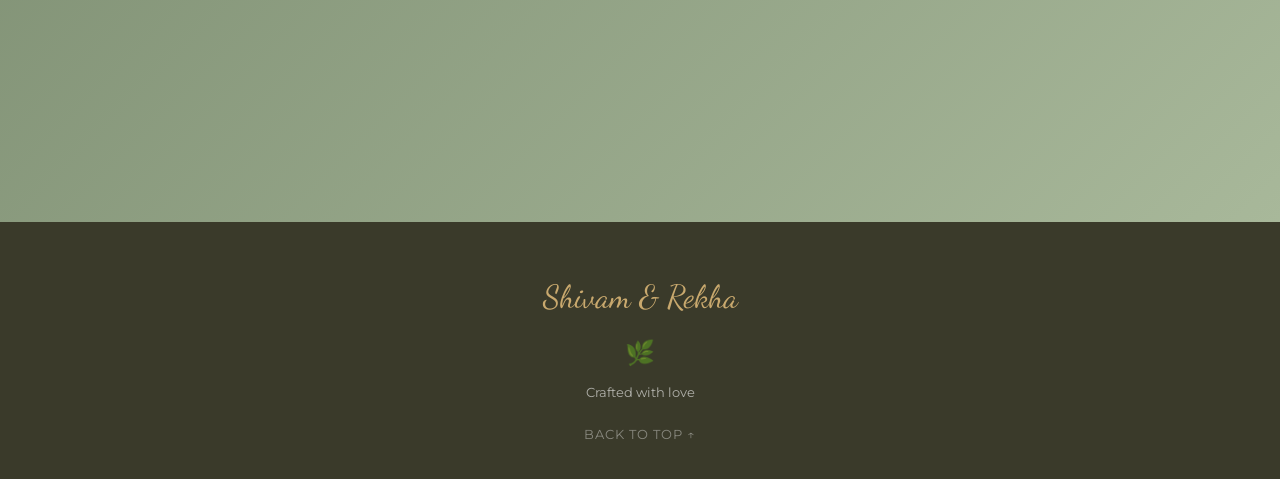
==== commit 55933485: "updated" ====
--- a/index.html
+++ b/index.html
@@ -133,7 +133,7 @@
           <h3>Tilak Ceremony</h3>
           <p class="event-date">April 19, 2026</p>
           <p class="event-desc">The auspicious ceremony of acceptance and blessings from the bride's family</p>
-          <p class="event-venue">Venue TBA</p>
+          <p class="event-venue">Own Residence, Village Madapani, Post Barambaba, Tehsil Sidhi, Dist. Sidhi - 486881</p>
         </div>
         <div class="event-card">
           <div class="event-icon">
@@ -142,7 +142,7 @@
           <h3>Mehndi Celebration</h3>
           <p class="event-date">April 26, 2026</p>
           <p class="event-desc">Intricate henna designs, music, and merriment</p>
-          <p class="event-venue">Venue TBA</p>
+          <p class="event-venue">Own Residence, Village Madapani, Post Barambaba, Tehsil Sidhi, Dist. Sidhi - 486881</p>
         </div>
         <div class="event-card">
           <div class="event-icon">
@@ -151,7 +151,7 @@
           <h3>Haldi Ceremony</h3>
           <p class="event-date">April 27, 2026</p>
           <p class="event-desc">Smearing joy and blessings with haldi and flowers</p>
-          <p class="event-venue">Venue TBA</p>
+          <p class="event-venue">Own Residence, Village Madapani, Post Barambaba, Tehsil Sidhi, Dist. Sidhi - 486881</p>
         </div>
         <div class="event-card">
           <div class="event-icon">
@@ -160,7 +160,7 @@
           <h3>Sangeet Night</h3>
           <p class="event-date">April 27, 2026</p>
           <p class="event-desc">A spectacular evening of dance, music, and laughter</p>
-          <p class="event-venue">Venue TBA</p>
+          <p class="event-venue">Own Residence, Village Madapani, Post Barambaba, Tehsil Sidhi, Dist. Sidhi - 486881</p>
         </div>
         <div class="event-card">
           <div class="event-icon">
@@ -169,7 +169,7 @@
           <h3>Wedding Ceremony</h3>
           <p class="event-date">April 28, 2026</p>
           <p class="event-desc">The auspicious moment when two hearts unite forever</p>
-          <p class="event-venue">Venue TBA</p>
+          <p class="event-venue">Village Jogni, Post-Tehsil Deoser, Dist. Singrauli - 486889</p>
         </div>
       </div>
     </div>
@@ -248,10 +248,10 @@
           </iframe>
         </div>
         <div class="venue-details">
-          <h3>The Heritage Retreat</h3>
-          <p class="venue-address">Amer Road, Jaipur - 302002</p>
-          <p class="venue-directions">Located near the historic Amer Fort, the venue is easily accessible from Jaipur city center. Approximately 30 minutes from Jaipur Railway Station and 40 minutes from Jaipur International Airport.</p>
-          <a href="https://maps.google.com/?q=Amer+Road+Jaipur" target="_blank" rel="noopener" class="btn-directions">Get Directions</a>
+          <h3>Village Jogni</h3>
+          <p class="venue-address">Post-Tehsil Deoser, District Singrauli, Madhya Pradesh - 486889</p>
+          <p class="venue-directions">The wedding ceremony will be held at Village Jogni. Pre-wedding events (Tilak, Mehndi, Haldi & Sangeet) will be at Village Madapani, Post Barambaba, Tehsil Sidhi, District Sidhi - 486881.</p>
+          <a href="https://maps.google.com/?q=Jogni+Deoser+Singrauli+MP" target="_blank" rel="noopener" class="btn-directions">Get Directions</a>
         </div>
       </div>
     </div>
